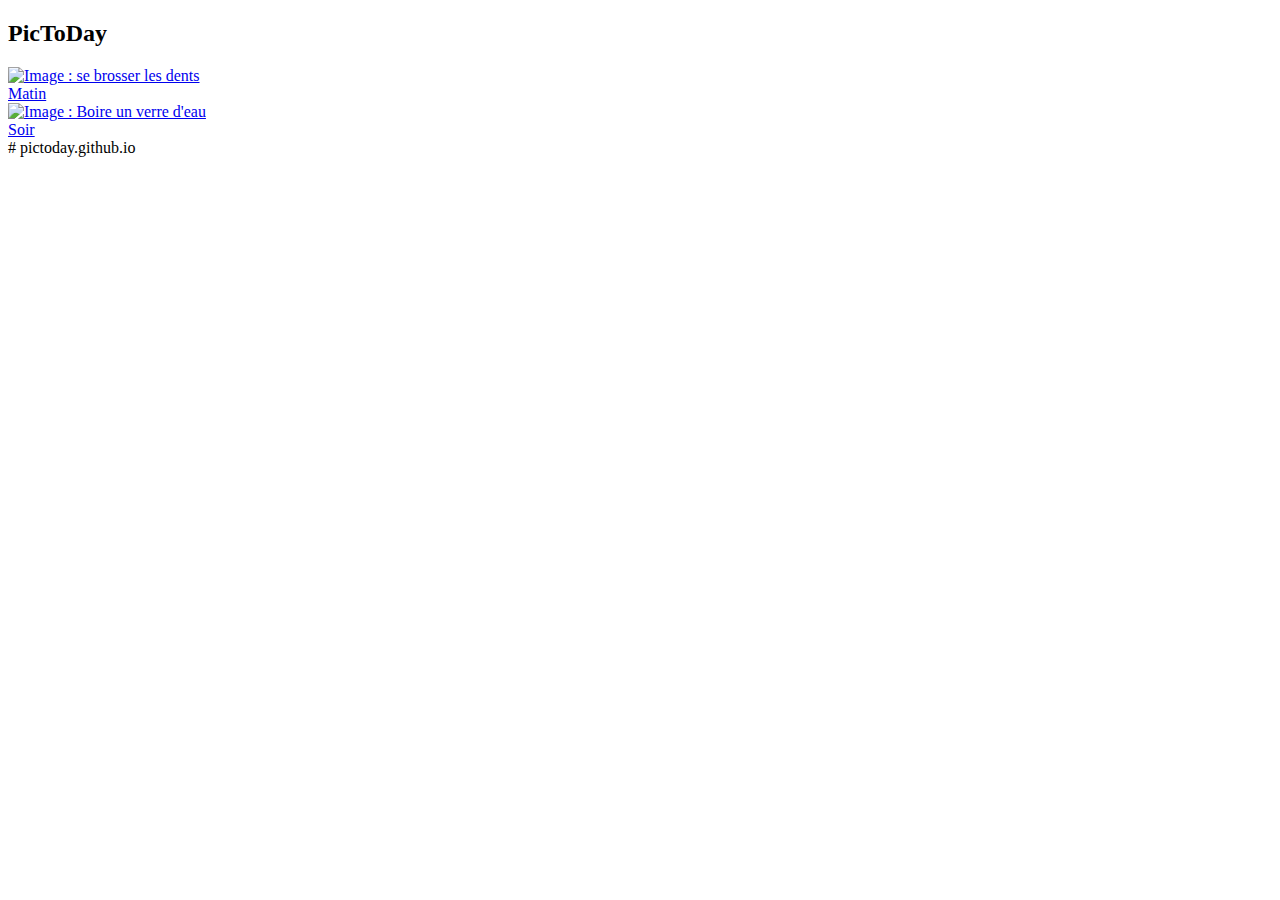
==== index.html @ 012dc05b "premier commit" ====
<!DOCTYPE html>
<html lang="fr">
<head>
    <meta charset="UTF-8">
    <meta name="viewport" content="width=device-width, initial-scale=1.0">
    <link rel="shortcut icon" href="./">
    <link rel="stylesheet" href="styles.css">
    <script src="./script.js" defer></script>
    <title>Document</title>

</head>
<body>    
    <!-- Ajoutez plus d'images si nécessaire -->  
    <section class="cardeIndex">
        <div class="image-container">
            <div class="titleIdex" ><h2>PicToDay</h2></div>
            <div id="containerCard">
                <a href="./pageJour.html">
                    <div class="item cardIndex">
                        <div class="indexImage">
                            <img src="./media/Jour.png" alt="Image : se brosser les dents" class=" ">
                        </div>
                        <div class="titreIndex">
                            <div class="item__title">
                                Matin
                            </div> 
                        </div>
                    </div> 
                </a>
                <a href="./pageSoir.html">              
                    <div class="item cardIndex">
                        <div class="indexImage">
                            <img src="./media/Soir.png" alt="Image : Boire un verre d'eau" class=" ">
                        </div>
                        <div class="titreIndex">
                            <div class="item__title" >
                                Soir
                            </div>
                        </div>
                    </div> 
                </a>
            </div>
        </div>    
    </section>

    <script src="script.js"></script>
</body>
</html>#   p i c t o d a y . g i t h u b . i o  
 
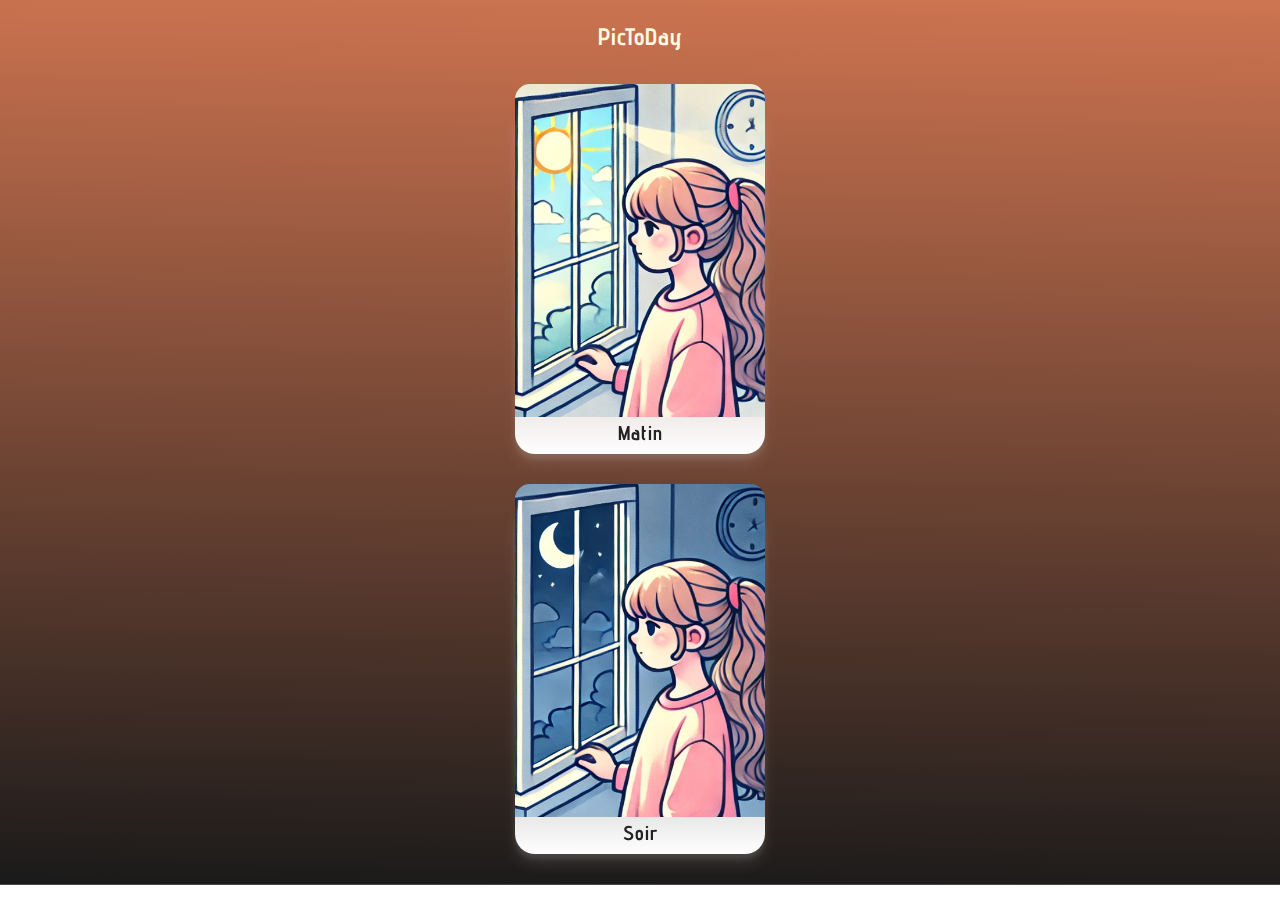
==== commit e2539dae: "ADD Projet" ====
--- a/index.html
+++ b/index.html
@@ -1,50 +1,48 @@
-<!DOCTYPE html>
-<html lang="fr">
-<head>
-    <meta charset="UTF-8">
-    <meta name="viewport" content="width=device-width, initial-scale=1.0">
-    <link rel="shortcut icon" href="./">
-    <link rel="stylesheet" href="styles.css">
-    <script src="./script.js" defer></script>
-    <title>Document</title>
-
-</head>
-<body>    
-    <!-- Ajoutez plus d'images si nécessaire -->  
-    <section class="cardeIndex">
-        <div class="image-container">
-            <div class="titleIdex" ><h2>PicToDay</h2></div>
-            <div id="containerCard">
-                <a href="./pageJour.html">
-                    <div class="item cardIndex">
-                        <div class="indexImage">
-                            <img src="./media/Jour.png" alt="Image : se brosser les dents" class=" ">
-                        </div>
-                        <div class="titreIndex">
-                            <div class="item__title">
-                                Matin
-                            </div> 
-                        </div>
-                    </div> 
-                </a>
-                <a href="./pageSoir.html">              
-                    <div class="item cardIndex">
-                        <div class="indexImage">
-                            <img src="./media/Soir.png" alt="Image : Boire un verre d'eau" class=" ">
-                        </div>
-                        <div class="titreIndex">
-                            <div class="item__title" >
-                                Soir
-                            </div>
-                        </div>
-                    </div> 
-                </a>
-            </div>
-        </div>    
-    </section>
-
-    <script src="script.js"></script>
-</body>
-</html>#   p i c t o d a y . g i t h u b . i o - 
- +<!DOCTYPE html>
+<html lang="fr">
+<head>
+    <meta charset="UTF-8">
+    <meta name="viewport" content="width=device-width, initial-scale=1.0">
+    <link rel="shortcut icon" href="./">
+    <link rel="stylesheet" href="styles.css">
+    <script src="./script.js" defer></script>
+    <title>Document</title>
+
+</head>
+<body>    
+    <!-- Ajoutez plus d'images si nécessaire -->  
+    <section class="cardeIndex">
+        <div class="image-container">
+            <div class="titleIdex" ><h2>PicToDay</h2></div>
+            <div id="containerCard">
+                <a href="./pageJour.html">
+                    <div class="item cardIndex">
+                        <div class="indexImage">
+                            <img src="./media/Jour.png" alt="Image : se brosser les dents" class=" ">
+                        </div>
+                        <div class="titreIndex">
+                            <div class="item__title">
+                                Matin
+                            </div> 
+                        </div>
+                    </div> 
+                </a>
+                <a href="./pageSoir.html">              
+                    <div class="item cardIndex">
+                        <div class="indexImage">
+                            <img src="./media/Soir.png" alt="Image : Boire un verre d'eau" class=" ">
+                        </div>
+                        <div class="titreIndex">
+                            <div class="item__title" >
+                                Soir
+                            </div>
+                        </div>
+                    </div> 
+                </a>
+            </div>
+        </div>    
+    </section>
+
+    <script src="script.js"></script>
+</body>
+</html>--- a/styles.css
+++ b/styles.css
@@ -0,0 +1,164 @@
+@import url('https://fonts.googleapis.com/css2?family=Advent+Pro&family=Dancing+Script&display=swap');
+
+
+html{
+    scroll-behavior: smooth;
+}
+:root{
+    /* -----------------Font & Size-------------------- */
+    /* ---------------- 1rem = 16P -------------------- */
+    --font-size-Titre-Sec:1rem;
+    --font-size-H1:6em;
+    --font-size-H2:2em;
+    --font-size-H3:3em;
+    --font-size-H4:2em;
+    --font-size-P:1rem;
+    --font-family-Advent:'Advent Pro',sans-serif;
+    --font-family-Dancing:'Dancing Script',sans-serif;
+    /* -----------------white mode-------------------- */
+    --text-white: #000000;
+    --bg-white: #f0f0f0;
+    /* -------------------darck mode------------------ */
+    --text-darck: #e0d9d3;
+    --text-darck-sec01: #fffae1;
+    --bg-darck:  #14110e;
+    --bg-darck-sec01: #16120f;
+    --bg-darck-foot: #524A3A;
+    --text-darck-foot: #fffae1;
+    /* -------------------Chargement------------------ */
+    --font-size-chargemnt-Mobil:2.5em;
+    --font-size-chargemnt:6em;
+    --text-chargement01: #484848;
+    --text-chargement02: #fff900;
+    --bg-chargement:  #000;
+}
+*{
+    margin: 0;
+    padding: 0;
+    text-decoration: none;
+}
+body {
+    letter-spacing: 1px;
+    font-family: var(--font-family-Advent);
+    padding: 0;
+    margin: 0;
+    color: var(--text-white);
+    display: flex;
+    flex-direction: column;
+}
+.iconeHome{
+    transform: translate(300px,0);
+    position: absolute;
+    display: block;
+    padding-top: 10px;
+    padding-right: 10px;
+    width: 40px;
+    height: auto;
+}
+nav{
+    background: #ce7450;
+    font-family: var(--font-family-Advent);
+    text-decoration: none;
+}
+.toggle-image {
+
+    cursor: pointer;
+    transition: opacity 0.3s ease;
+} 
+
+.hidden {
+    opacity: 0.2;
+    pointer-events: none;
+}
+
+#reset-button {  
+    margin-top: 20px;
+    margin-bottom: 20px;
+    padding: 10px 10px;
+    font-size: 16px;
+    cursor: pointer;
+    display: flex;
+    border-radius: 25px;
+}
+
+/* ------------------------Card---------------------- */
+.cardeIndex{
+    margin-top: 0;
+    font-family: 'Advent Pro',sans-serif;
+    padding: 0px 10px;
+    background: linear-gradient(1deg,#1a1a1a,#ce7450) center center no-repeat;
+    line-height: 1.4;
+    min-height: 100%;
+    overflow-x: hidden;
+}
+.titleIdex{
+    text-align: center;
+    font-size: 1rem;
+    color: var(--text-darck-sec01);
+    font-weight: bold;
+    margin-top: 20px;
+}
+
+.title{
+    text-align: center;
+    font-size: 1rem;
+    color: var(--text-darck-sec01);
+    font-weight: bold;
+    margin-top: 0px;
+}
+.image-container {
+    display: flex;
+    flex-direction: column;
+    align-items: center;
+    /* flex-wrap: wrap; */
+    gap: 1px;
+}
+.item{
+    text-align: center;
+    width:250px;
+    height: 350px;
+    border-radius: 45px 45px 20px 20px;
+    margin: 30px 5px;
+    background: linear-gradient(to bottom, transparent, #fff) ;
+    box-shadow: 0 10px 15px #faf9f91a,0 5px 5px #ffffff1a ;
+    transition: transform 0.3s;
+    transform: translate3d(0,-1px,0);
+}
+.item:hover{
+    transform: translate3d(0, -10px, 0) scale(1.05);
+}
+.item img{
+    display: block;
+    width: 100%;
+    height: auto;
+    border-radius:  15px 15px 0 0;
+    transition: opacity 0.3s ease;
+}
+.cardIndex{
+    padding-bottom: 20px;
+}
+.item__body{
+    padding: 20px;
+}
+.titreIndex{
+    padding: 2px;
+}
+.item__title{
+    font-size: 20px;
+    margin-bottom: 5px;
+    font-weight: bold ;
+    color: #232323;
+}
+
+.item__description{
+    color: #2c2c2c;
+    font-size: 16px;
+    font-weight: 600;
+}
+.items{
+    position: relative;
+}
+.item a{
+    text-align: left;
+}
+
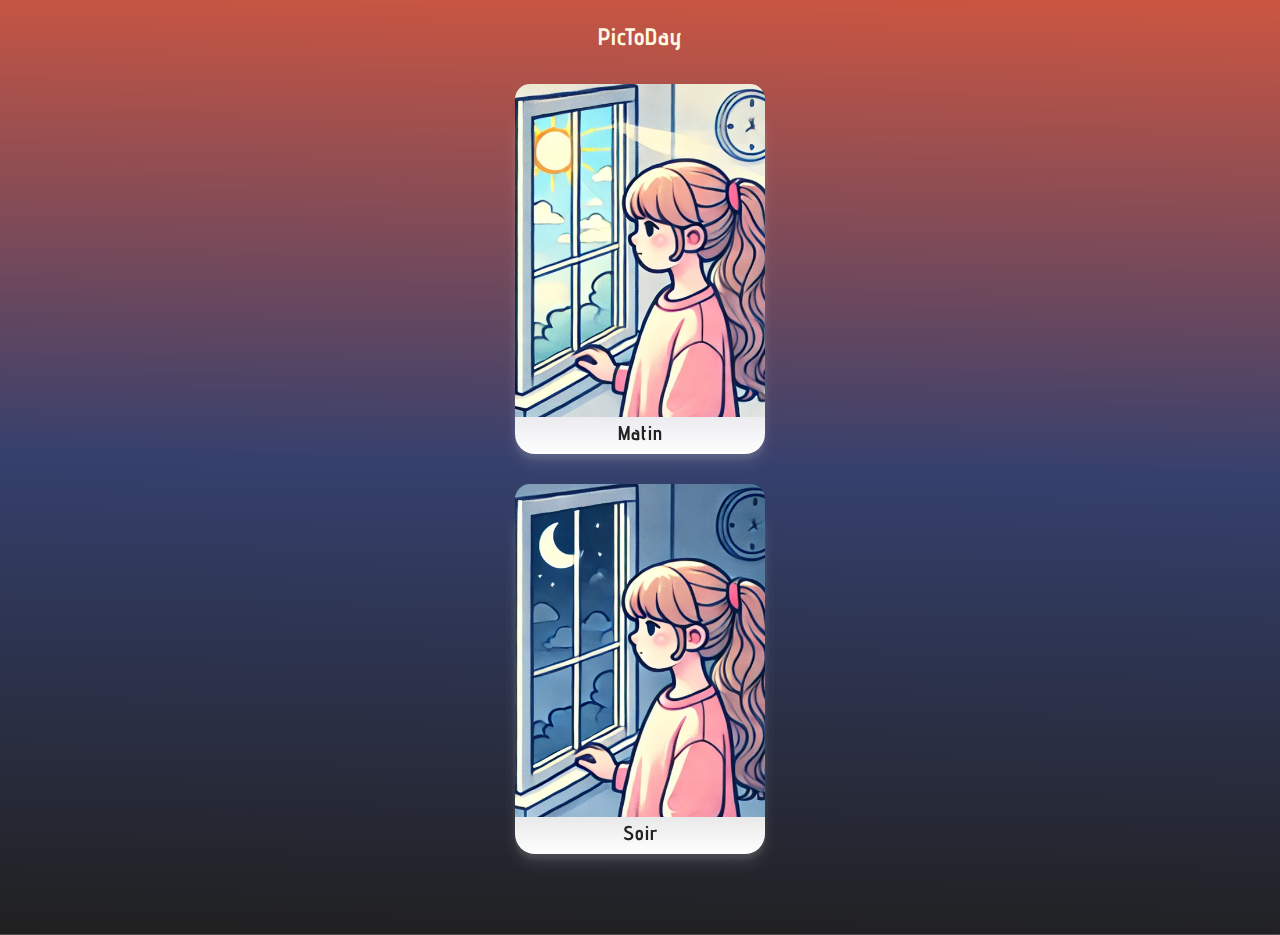
==== commit 429b47ef: "correction et ajout de nouvelle carte" ====
--- a/index.html
+++ b/index.html
@@ -3,7 +3,7 @@
 <head>
     <meta charset="UTF-8">
     <meta name="viewport" content="width=device-width, initial-scale=1.0">
-    <link rel="shortcut icon" href="./">
+    <link rel="shortcut icon" href="./media/icones/IconePickToDay01.png">
     <link rel="stylesheet" href="styles.css">
     <script src="./script.js" defer></script>
     <title>Document</title>
--- a/styles.css
+++ b/styles.css
@@ -18,6 +18,9 @@
     /* -----------------white mode-------------------- */
     --text-white: #000000;
     --bg-white: #f0f0f0;
+    --bg-matin: #cc5641;
+    --bg-midi: #35406d;
+    --bg-soir: #202020;
     /* -------------------darck mode------------------ */
     --text-darck: #e0d9d3;
     --text-darck-sec01: #fffae1;
@@ -47,28 +50,30 @@
     flex-direction: column;
 }
 .iconeHome{
-    transform: translate(300px,0);
-    position: absolute;
-    display: block;
-    padding-top: 10px;
-    padding-right: 10px;
+    position: relative;    
     width: 40px;
     height: auto;
 }
+
+nav ul li a{
+    float: right;
+    padding-right: 5px;
+}
 nav{
-    background: #ce7450;
-    font-family: var(--font-family-Advent);
+    height: 0;
+    position: relative;
+    display: block;
     text-decoration: none;
+    /*background-color: var(--bg-matin); */
 }
 .toggle-image {
-
     cursor: pointer;
     transition: opacity 0.3s ease;
 } 
 
 .hidden {
     opacity: 0.2;
-    pointer-events: none;
+    cursor: pointer;
 }
 
 #reset-button {  
@@ -82,13 +87,21 @@
 }
 
 /* ------------------------Card---------------------- */
+.title{
+    padding-top: 5px;
+    text-align: center;
+    font-size: 1rem;
+    color: var(--text-darck-sec01);
+    font-weight: bold;
+    margin-top: 0px;
+}
 .cardeIndex{
     margin-top: 0;
     font-family: 'Advent Pro',sans-serif;
-    padding: 0px 10px;
-    background: linear-gradient(1deg,#1a1a1a,#ce7450) center center no-repeat;
+    padding: 0px 10px 50px 10px;
+    background: linear-gradient(1deg,var(--bg-soir),var(--bg-midi),var(--bg-matin)) center center no-repeat;
     line-height: 1.4;
-    min-height: 100%;
+    height:100%;
     overflow-x: hidden;
 }
 .titleIdex{
@@ -99,13 +112,6 @@
     margin-top: 20px;
 }
 
-.title{
-    text-align: center;
-    font-size: 1rem;
-    color: var(--text-darck-sec01);
-    font-weight: bold;
-    margin-top: 0px;
-}
 .image-container {
     display: flex;
     flex-direction: column;
@@ -132,7 +138,7 @@
     width: 100%;
     height: auto;
     border-radius:  15px 15px 0 0;
-    transition: opacity 0.3s ease;
+    transition:  0.3s ease;
 }
 .cardIndex{
     padding-bottom: 20px;
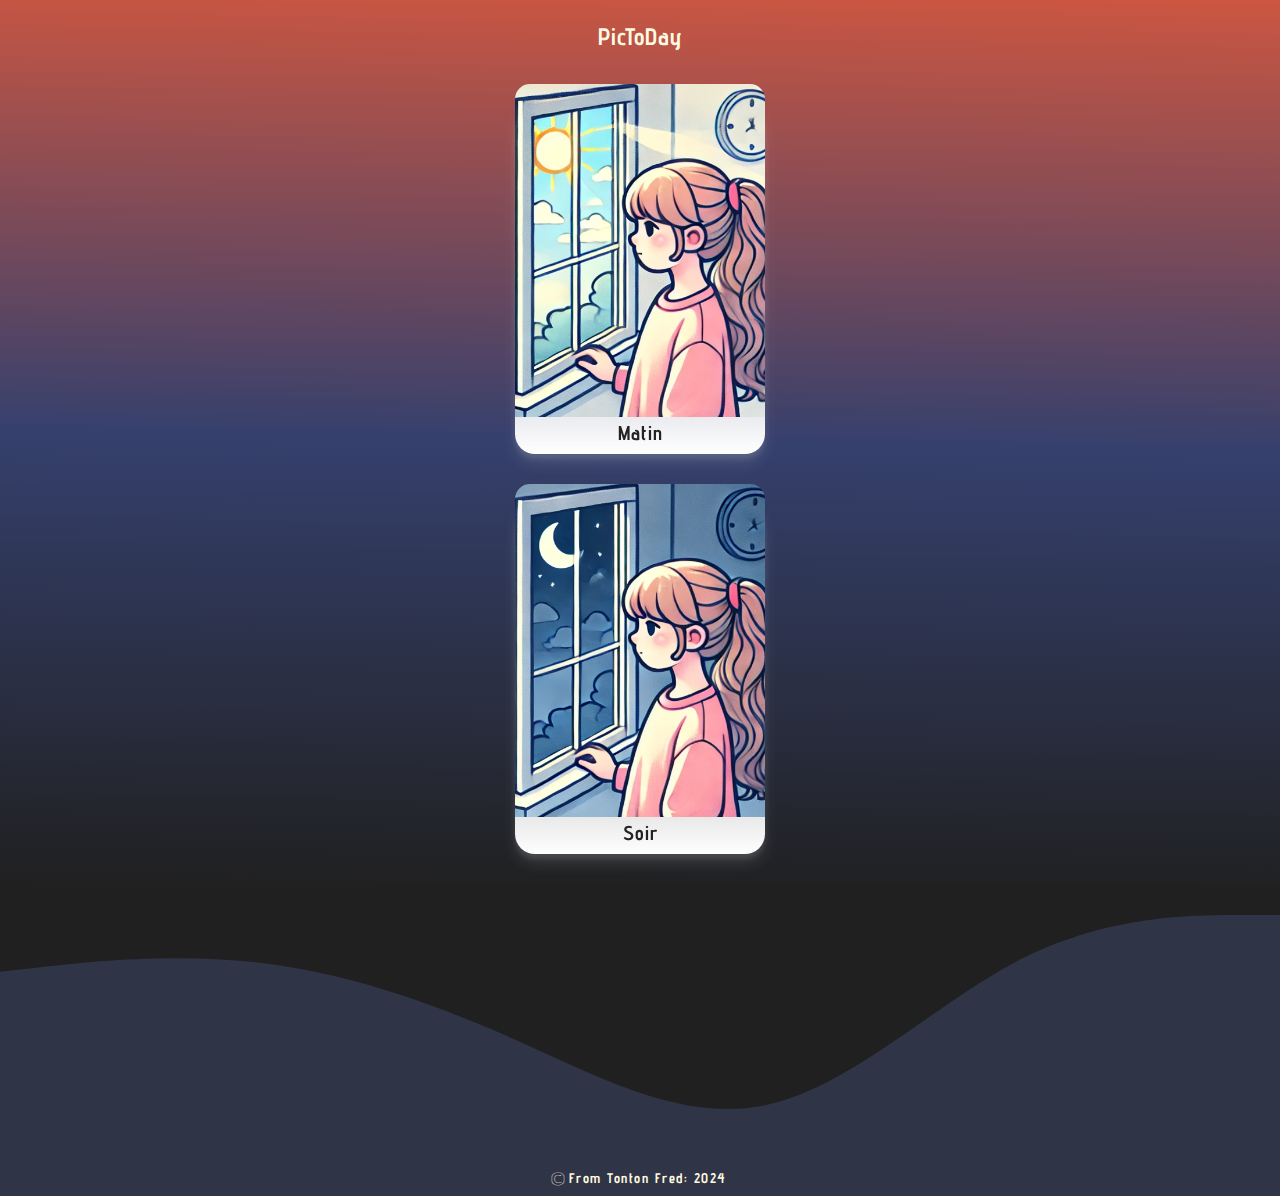
==== commit 63daa775: "Chang : Ajout de la wave footer" ====
--- a/index.html
+++ b/index.html
@@ -6,7 +6,7 @@
     <link rel="shortcut icon" href="./media/icones/IconePickToDay01.png">
     <link rel="stylesheet" href="styles.css">
     <script src="./script.js" defer></script>
-    <title>Document</title>
+    <title>Pictoday_accueille</title>
 
 </head>
 <body>    
@@ -42,7 +42,15 @@
             </div>
         </div>    
     </section>
-
+    <section class="footerWave">
+        <svg xmlns="http://www.w3.org/2000/svg" viewBox="0 0 1440 320" class="backgVague">
+            <path fill="#2f3446" fill-opacity="1" d="M0,96L48,90.7C96,85,192,75,288,85.3C384,96,480,128,576,170.7C672,213,768,267,864,245.3C960,224,1056,128,1152,80C1248,32,1344,32,1392,32L1440,32L1440,320L1392,320C1344,320,1248,320,1152,320C1056,320,960,320,864,320C768,320,672,320,576,320C480,320,384,320,288,320C192,320,96,320,48,320L0,320Z"></path>
+        </svg>
+        <div class="textFoot">
+            <p><p class="copyr">© </p>From Tonton Fred: 2024</p>
+        </div>
+    </section>
+    
     <script src="script.js"></script>
 </body>
 </html>--- a/styles.css
+++ b/styles.css
@@ -5,37 +5,17 @@
     scroll-behavior: smooth;
 }
 :root{
-    /* -----------------Font & Size-------------------- */
-    /* ---------------- 1rem = 16P -------------------- */
-    --font-size-Titre-Sec:1rem;
-    --font-size-H1:6em;
-    --font-size-H2:2em;
-    --font-size-H3:3em;
-    --font-size-H4:2em;
-    --font-size-P:1rem;
+    /* ---------------------Font---------------------- */
     --font-family-Advent:'Advent Pro',sans-serif;
-    --font-family-Dancing:'Dancing Script',sans-serif;
-    /* -----------------white mode-------------------- */
+    /* -----------------color mode-------------------- */
     --text-white: #000000;
-    --bg-white: #f0f0f0;
     --bg-matin: #cc5641;
     --bg-midi: #35406d;
     --bg-soir: #202020;
-    /* -------------------darck mode------------------ */
-    --text-darck: #e0d9d3;
     --text-darck-sec01: #fffae1;
-    --bg-darck:  #14110e;
-    --bg-darck-sec01: #16120f;
-    --bg-darck-foot: #524A3A;
-    --text-darck-foot: #fffae1;
-    /* -------------------Chargement------------------ */
-    --font-size-chargemnt-Mobil:2.5em;
-    --font-size-chargemnt:6em;
-    --text-chargement01: #484848;
-    --text-chargement02: #fff900;
-    --bg-chargement:  #000;
 }
 *{
+    /* border: solid 1px red;  */
     margin: 0;
     padding: 0;
     text-decoration: none;
@@ -64,7 +44,6 @@
     position: relative;
     display: block;
     text-decoration: none;
-    /*background-color: var(--bg-matin); */
 }
 .toggle-image {
     cursor: pointer;
@@ -72,9 +51,9 @@
 } 
 
 .hidden {
-    opacity: 0.2;
-    cursor: pointer;
-}
+    opacity: 0.2 !important;    
+}
+
 
 #reset-button {  
     margin-top: 20px;
@@ -103,6 +82,19 @@
     line-height: 1.4;
     height:100%;
     overflow-x: hidden;
+    padding-bottom: 1px;
+    margin-bottom: -1px;
+}
+.cardeMatSoir{
+    margin-top: 0;
+    font-family: 'Advent Pro',sans-serif;
+    padding: 0px 10px 50px 10px;
+    background: linear-gradient(1deg,var(--bg-soir),var(--bg-midi),var(--bg-matin)) center center no-repeat;
+    line-height: 1.4;
+    height:100%;
+    overflow-x: hidden;
+    padding-bottom: 1px;
+    margin-bottom: -1px;
 }
 .titleIdex{
     text-align: center;
@@ -129,6 +121,10 @@
     box-shadow: 0 10px 15px #faf9f91a,0 5px 5px #ffffff1a ;
     transition: transform 0.3s;
     transform: translate3d(0,-1px,0);
+    position: relative;
+}
+.item a{
+    text-align: left;
 }
 .item:hover{
     transform: translate3d(0, -10px, 0) scale(1.05);
@@ -161,10 +157,57 @@
     font-size: 16px;
     font-weight: 600;
 }
-.items{
-    position: relative;
-}
-.item a{
-    text-align: left;
-}
-
+.anim{
+    position: relative;
+}
+.valide01{
+    cursor: pointer;
+    height: 100px;
+    width: 100px;
+    background-image: url(./media/animation/animExploV.png);
+    /* border: solid red 1px;*/
+    position: absolute; 
+    /* top:-75px;
+    left: 140px; */
+    top: 100%;
+    left: 100%; 
+    transform: translate(-50%,-50%);
+}
+.animValide{
+    animation-timing-function: steps(28);
+    animation-name: animValide;
+    animation-duration:0.8s;
+}
+@keyframes animValide{
+    from{background-position:left;}
+    to{background-position:right;}
+}
+.footerWave{
+    position: relative;
+    display: flex;
+    flex-direction: column;
+    background: var(--bg-soir) ; 
+    height: auto;
+    width: 100%;
+
+    /* bottom: 0; */
+}
+.backgVague{   
+    transform: translate(0,1.5px);
+}
+.textFoot{
+    font-size: 14px;
+    letter-spacing: 1.5px;
+    color: #fffae1;
+    font-weight: 700;
+    padding-top: 1px;
+    padding-bottom: 2px;
+    display: flex;
+    justify-content: center;
+    background:#2f3446 ;
+}
+.copyr{
+    font-weight: 100;
+    font-size: 20px;
+    transform: translate(-2px,-5px);
+}